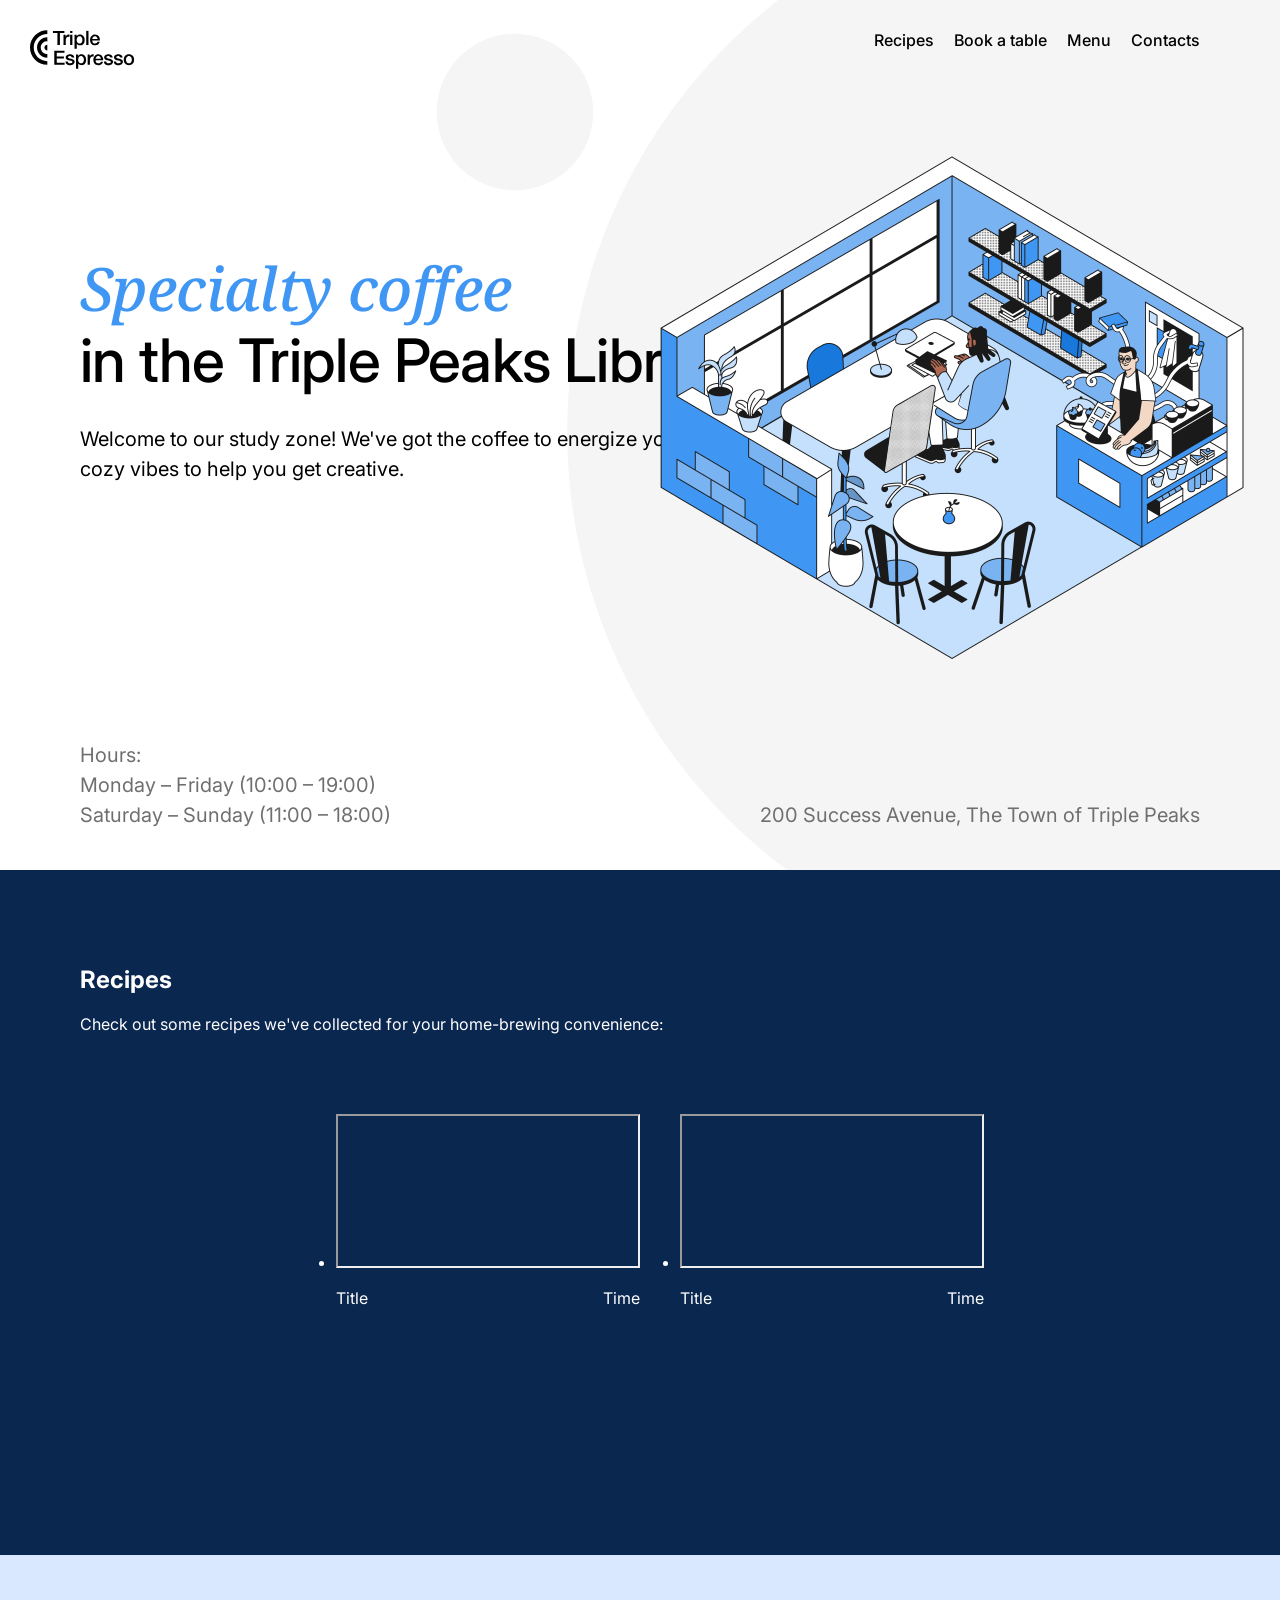
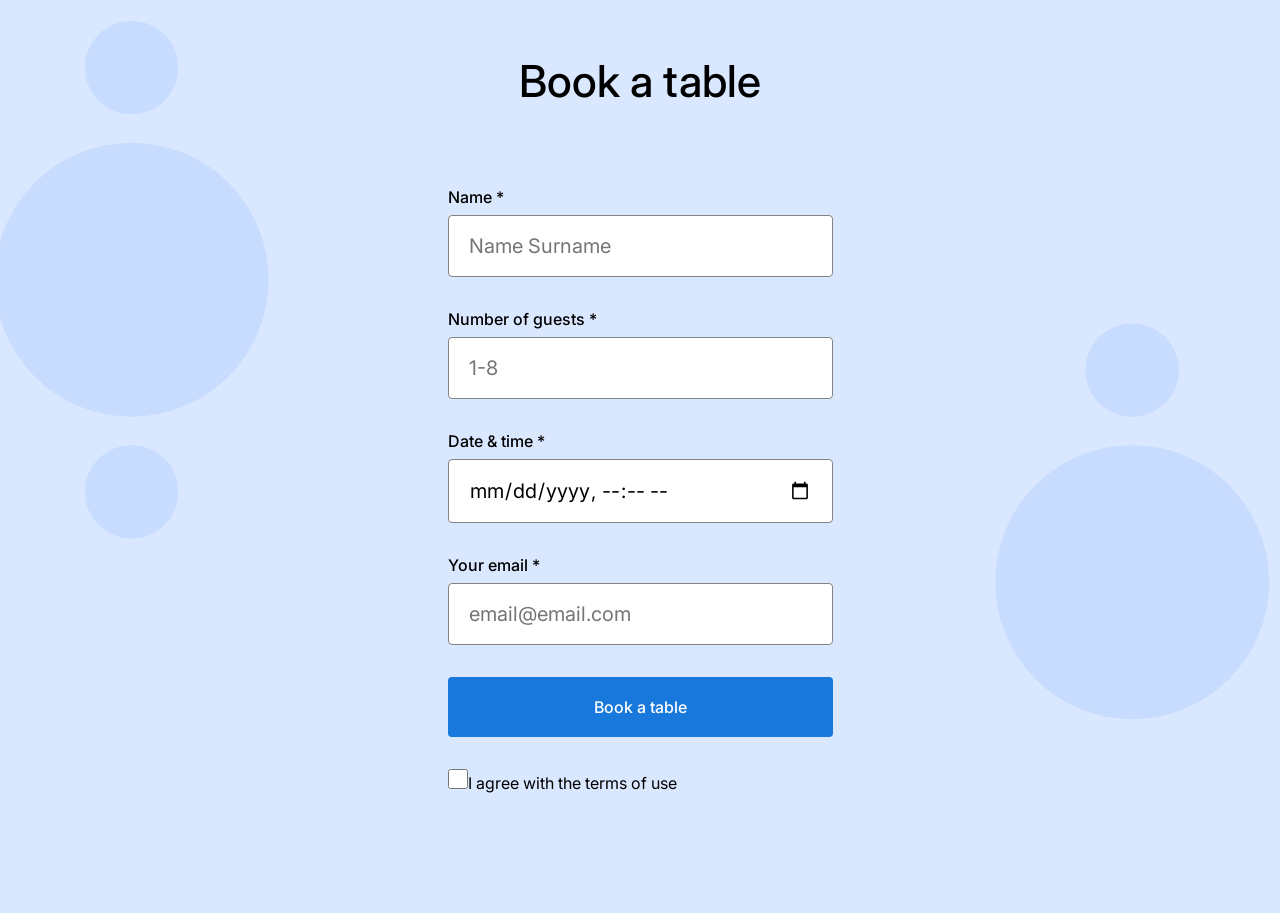
==== index.html @ c2a01cbd "Fix Files Again" ====
<!DOCTYPE html>
<html lang="en">
  <head>
    <meta charset="UTF-8" />
    <meta name="viewport" content="width=device-width, initial-scale=1.0" />
    <title>Coffee Shop</title>
    <meta name="author" content="Jamie Ray" />
    <meta name="keywords" content="HTML, CSS, JavaScript" />
    <meta name="description" content="Coffee Shop Website" />
    <link rel="stylesheet" href="./pages/index.css" />
    <link rel="stylesheet" href="./vendor/normalize.css" />
    <link rel="shortcut icon" href="favicon.ico" />
    <link rel="preconnect" href="https://fonts.googleapis.com" />
    <link rel="preconnect" href="https://fonts.gstatic.com" crossorigin />
    <link
      href="https://fonts.googleapis.com/css2?family=Inter:ital,opsz,wght@0,14..32,100..900;1,14..32,100..900&family=Noto+Serif:ital,wght@0,100..900;1,100..900&display=swap"
      rel="stylesheet"
    />
  </head>
  <body>
    <div class="page">
      <header class="header">
        <nav class="nav">
          <img
            src="./images/logo_coffeeshop_dark.svg"
            alt="Triple Peaks Coffee Shop Logo"
            class="nav__logo"
          />
          <ul class="nav__links">
            <li>
              <a href="#recipes" class="nav__link">Recipes</a>
            </li>
            <li>
              <a href="#book-a-table" class="nav__link">Book a table</a>
            </li>
            <li>
              <a href="#menu" class="nav__link">Menu</a>
            </li>
            <li>
              <a href="#contacts" class="nav__link">Contacts</a>
            </li>
          </ul>
        </nav>
        <h1 class="header__title">
          <span class="header__span-accent">Specialty coffee</span>in the Triple
          Peaks Library
        </h1>
        <p class="header__description">
          Welcome to our study zone! We've got the coffee to energize you and
          the cozy vibes to help you get creative.
        </p>
        <img
          src="./images/inside_coffee_shop.png"
          alt="Illustration of a coffee shop"
          class="header__image"
        />
        <div class="header__footer">
          <div>
            <p class="header__paragraph">Hours:</p>
            <p class="header__paragraph">Monday – Friday (10:00 – 19:00)</p>
            <p class="header__paragraph">Saturday – Sunday (11:00 – 18:00)</p>
          </div>
          <p class="header__paragraph">
            200 Success Avenue, The Town of Triple Peaks
          </p>
        </div>
      </header>
      <main class="content">
        <section id="recipes" class="recipes">
          <h2 class="recipes__title">Recipes</h2>
          <p class="recipes__subtitle">
            Check out some recipes we've collected for your home-brewing
            convenience:
          </p>
          <ul class="recipes__videos">
            <li>
              <iframe
                class="recipes__iframe"
                src="https://www.youtube.com/embed/j6VlT_jUVPc?si=kaAk1O-I2s06e2-5"
                title="YouTube video player"
                allow="accelerometer; autoplay; clipboard-write; encrypted-media; gyroscope; picture-in-picture; web-share"
                referrerpolicy="strict-origin-when-cross-origin"
                allowfullscreen
              ></iframe>
              <p class="recipes__video-caption">
                <span>Title</span><span> Time</span>
              </p>
            </li>
            <li>
              <iframe
                class="recipes__iframe"
                src="https://www.youtube.com/embed/st571DYYTR8?si=Z0fQ4k9PC42APLPl"
                title="YouTube video player"
                allow="accelerometer; autoplay; clipboard-write; encrypted-media; gyroscope; picture-in-picture; web-share"
                referrerpolicy="strict-origin-when-cross-origin"
                allowfullscreen
              ></iframe>
              <p class="recipes__video-caption">
                <span>Title</span><span> Time</span>
              </p>
            </li>
          </ul>
        </section>
        <!--2:37Setup Class, 4:09 BEM video-->
        <section id="book-a-table" class="reservation">
          <h2 class="reservation__title">Book a table</h2>
          <form class="reservation__form form">
            <!--5:11 Create 4 labels and Inputs- 5:42 fieldset wraps labels and inputs-->
            <fieldset class="form__fieldset">
              <label for="name_input" class="form__label">
                <!-- 8:24 add required using Alt + Click end of input-->
                Name *
                <!--placeholder 9:34-->
                <input
                  id="name_input"
                  type="text"
                  class="form__input"
                  placeholder="Name Surname"
                /><!--13:47 do the for and ids-->
              </label>
              <label for="number_of_guest" class="form__label">
                Number of guests *
                <input
                  id="number_of_guest"
                  type="number"
                  class="form__input"
                  min="1"
                  max="8"
                  placeholder="1-8"
                  required
                /><!--min and max 10:20-->
              </label>
              <label for="date-and_time" class="form__label">
                Date & time *
                <input
                  id="date-and_time"
                  type="datetime-local"
                  class="form__input"
                  required
                />
              </label>
              <label for="email" class="form__label">
                Your email *
                <input
                  id="email"
                  type="email"
                  class="form__input"
                  placeholder="email@email.com"
                  required
              /></label>
            </fieldset>
            <!-- -->
            <!--5:52 Create a button-->
            <button class="form__button">Book a table</button>

            <label for="checkbox" class="form__label" type="checkbox">
              
            </label>
              <input
                id="checkbox"
                type="checkbox"
                class="form__checkbox"
                required
              />I agree with the terms of use </label
            ><!--checkbox 11:40-->
          </form>
        </section>
        <section id="menu" class="menu"></section>
        <section id="about" class="about"></section>
      </main>
      <footer id="contacts" class="footer"></footer>
    </div>
  </body>
</html>
---- pages/index.css ----
.page {
  min-width: 1100px;
  max-width: 1600px;
  margin: 0 auto; /*center the page */
  font-family: Inter, Arial, sans-serif;
  font-size: 16px;
  line-height: 20px;
}

.header {
  padding: 30px 80px 40px;
  background: center / cover no-repeat #fff url(../images/background_header.svg); /* End of video 2*/
  position: relative;
  height: 800px; /*22:09 video*/
  display: flex; /*To use margin-top: auto 23:08 breaks till direction*/
  flex-direction: column; /*23:08 video*/
}

.header__title {
  margin: 183px 0 0; /*20:40 of video*/
  max-width: 729px; /*1:45 of video*/
  font-weight: 500;
  font-size: 60px;
  line-height: 72px;
  letter-spacing: -0.6px;
}

.header__span-accent {
  display: block;
  font-family: "Noto Serif", "Times New Roman", serif;
  font-style: italic;
  color: #3f96f3;
}

.header__description {
  margin: 28px 0 0;
  max-width: 683px; /*1:53 of video*/
  font-style: normal;
  font-weight: normal;
  font-size: 20px;
  line-height: 30px;
}

.header__image {
  position: absolute;
  top: 124px;
  right: 5px;
  width: 646px;
  height: 568px;
}

.header__footer {
  margin-top: auto; /*22:09 video parent has be display flex*/
  display: flex;
  justify-content: space-between; /*26:08 Video*/
  align-items: flex-end; /*27:24 Video*/
  font-weight: 500;
  font-size: 16px;
  line-height: 20px;
  color: #6f6f6f;
}

.header__paragraph {
  margin: 0; /*26:15 of video*/
  font-style: normal;
  font-weight: normal;
  font-size: 20px;
  line-height: 30px;
}

.nav {
  display: flex;
  justify-content: space-between;
}

.nav__logo {
  width: 105px;
  height: 39px;
  position: relative;
  left: -50px;
}

.nav__links {
  display: flex;
  gap: 20px;
  list-style-type: none;
  padding: 0;
  margin: 0;
}

.nav__link {
  color: #000;
  text-decoration: none;
  font-weight: 500;
}

.recipes {
  color: #fff;
  background-color: #0a2750; /*video #4 8:31*/
  padding: 100px 80px 215px; /*video #4 10:16*/
}

.recipes__title {
  margin: 0 0 24px;
}

.recipes__subtitle {
  margin: 0 0 80px;
}

.recipes__videos {
  display: flex;
  justify-content: center;
  gap: 40px;
}

.recipes__video-caption {
  display: flex;
  justify-content: space-between;
}

.reservation {
  /*video #5 1:37*/
  padding: 100px 0 120px;
  background-color: #d9e7ff;
  background: center / cover repeat #d9e7ff
    url(../images/background_reservation.svg);
  position: relative;
}

.reservation__title {
  margin: 0 0 80px;
  text-align: center;
  font-family: Inter, Arial, sans-serif;
  font-style: normal;
  font-weight: 500;
  font-size: 44px;
  line-height: 52px;
}

.reservation__form {
  margin: 0 auto;
  background-color: #d9e7ff;
}

.form {
  max-width: 385px;
  background-color: #d9e7ff;
}

.form__label {
  font-family: Inter;
  font-style: normal, Arial, sans-serif;
  font-weight: 500;
  font-size: 16px;
  line-height: 20px;
}

.form__input {
  display: block;
  width: 100%;
  box-sizing: border-box;
  padding: 15px 20px; /*9:21 video*/
  margin: 8px 0 32px; /*10:34 video*/
  border: 1px solid #838383; /*11:29 video*/
  border-radius: 4px; /*13:32 video*/
  font-family: Inter, Arial, sans-serif;
  font-style: normal;
  font-weight: normal;
  font-size: 20px;
  line-height: 30px;
}

.form__fieldset {
  margin: 0;
  padding: 0;
  border: none;
}

.form__button {
  width: 100%;
  border: none;
  padding: 20px 0;
  background-color: #1878dc; /*12:42 video*/
  color: #fff; /*12:42 video*/
  border-radius: 4px; /*12:55 video*/
  margin-bottom: 32px /*14:29 video*/;
  font-family: Inter, Arial, sans-serif;
  font-style: normal;
  font-weight: 500;
  font-size: 16px;
  line-height: 20px;
  box-shadow: inset 0 0 0 0 #1853dc;
  transition: ease-out 0.3;
}

form__button:hover {
  box-shadow: inset 100% 0 0 4px #1853dc;
}

.form__checkbox {
  border-radius: 2px; /*17:00 video*/
  width: 20px; /*18:00 video*/
  height: 20px; /*18:00 video*/
  background-color: #1878dc;
}

.form__label_type_checkbox {
  display: flex; /*17:30 video*/
  gap: 12px; /*19:30 video*/
  justify-content: center; /*19:30 video*/
  margin-bottom: 88px; /*19:30 video*/
  font-family: Inter, Arial, sans-serif;
  font-style: normal;
  font-weight: 500;
  font-size: 16px;
  line-height: 20px;
}
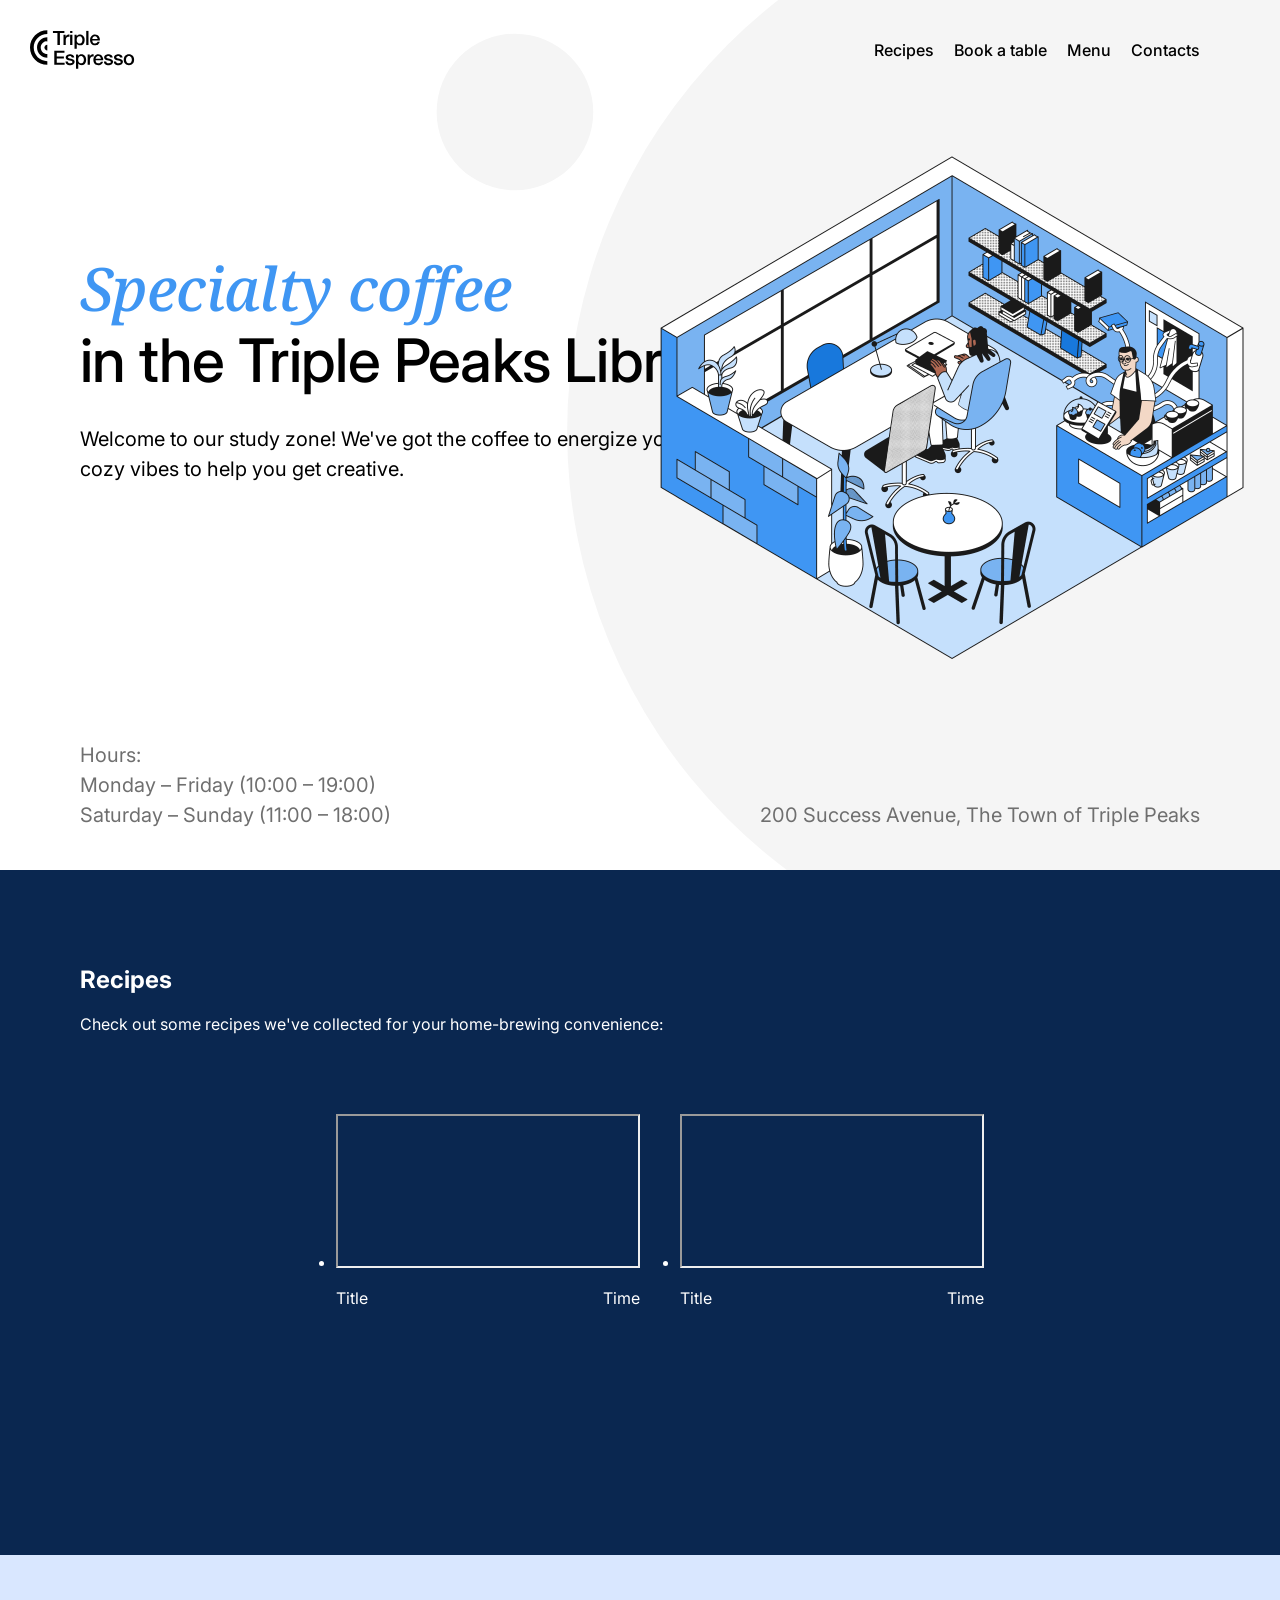
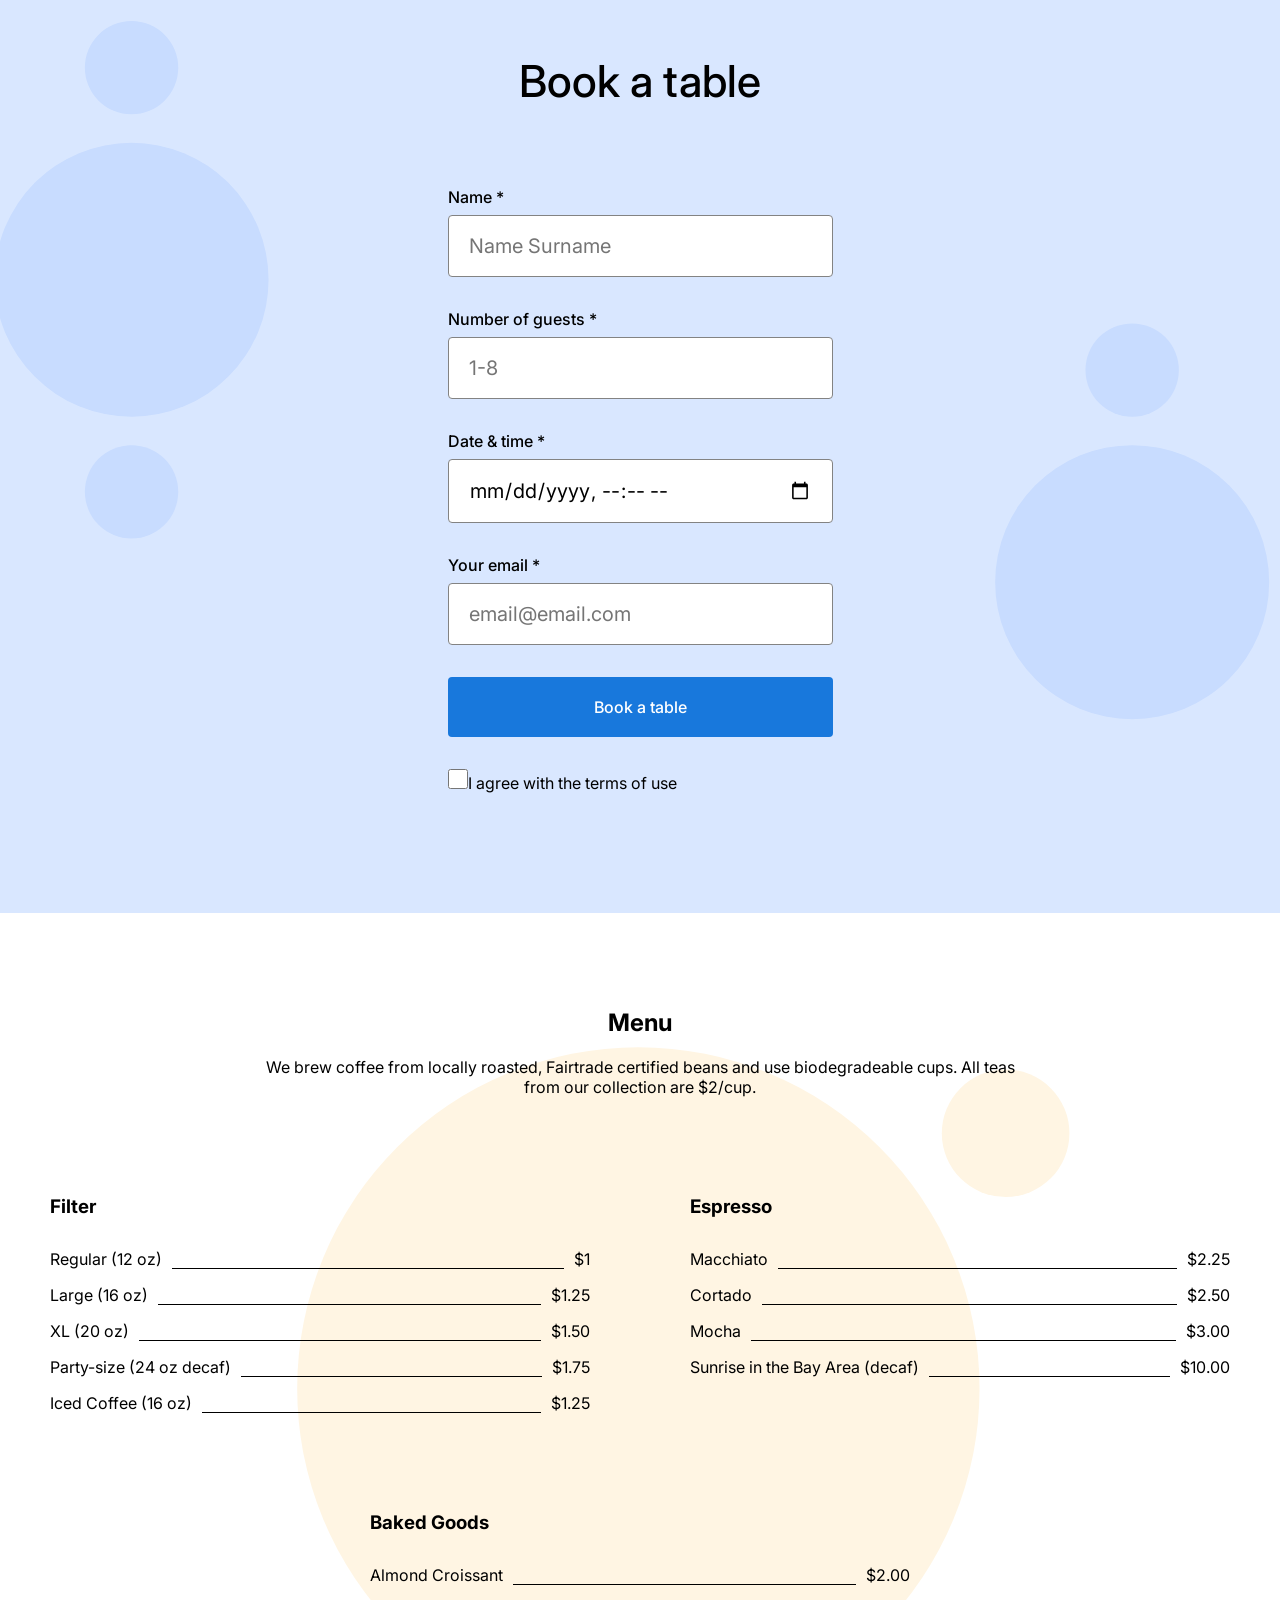
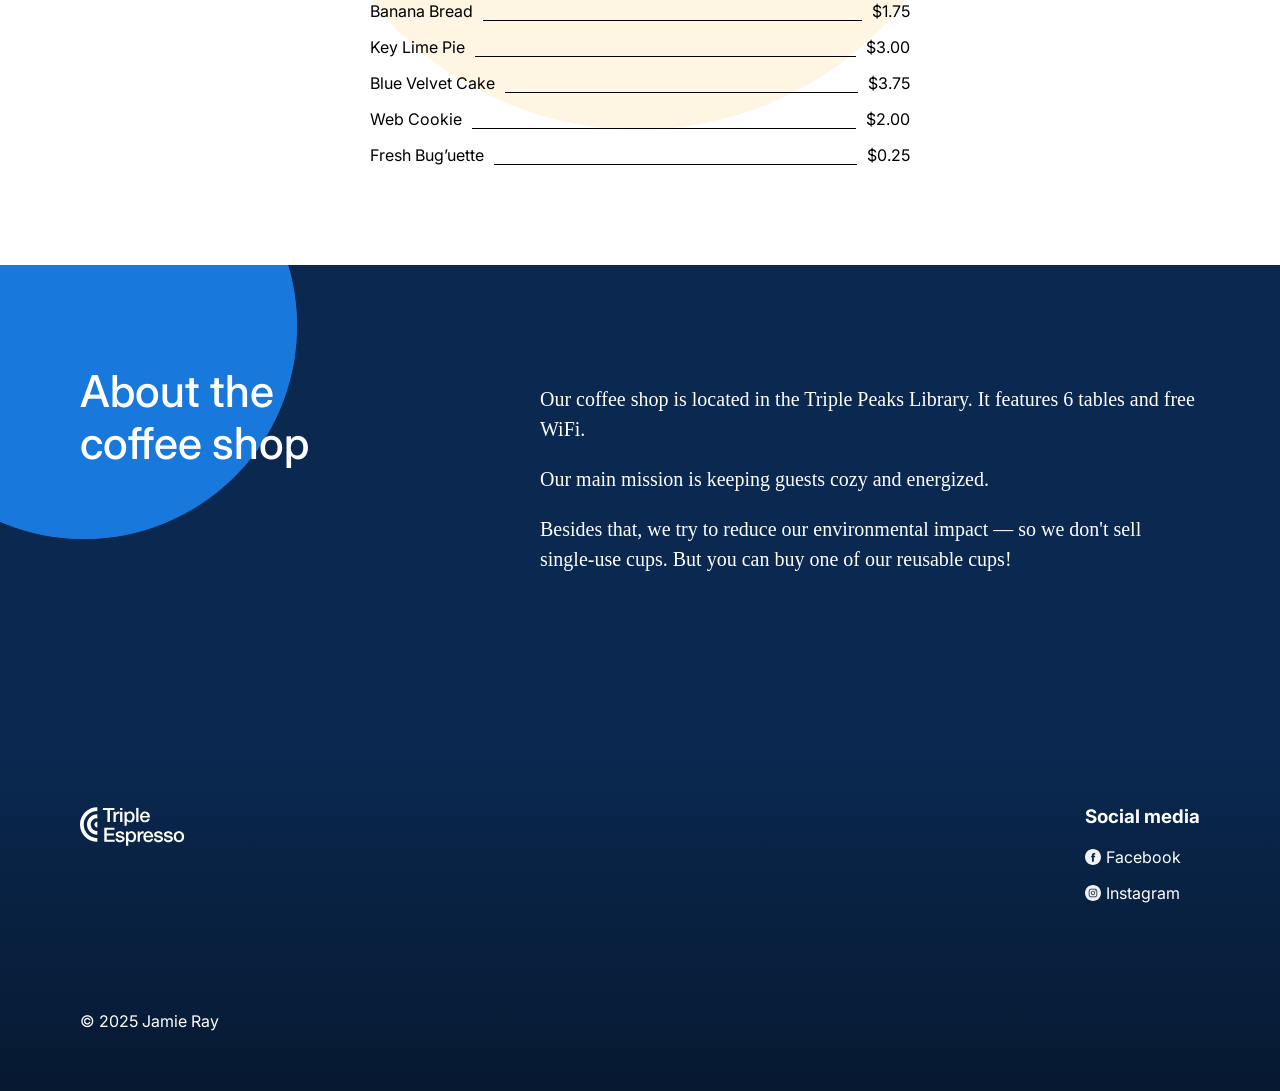
==== commit ffdafc3f: "Finishing Project Areas v1" ====
--- a/index.html
+++ b/index.html
@@ -8,7 +8,6 @@
     <meta name="keywords" content="HTML, CSS, JavaScript" />
     <meta name="description" content="Coffee Shop Website" />
     <link rel="stylesheet" href="./pages/index.css" />
-    <link rel="stylesheet" href="./vendor/normalize.css" />
     <link rel="shortcut icon" href="favicon.ico" />
     <link rel="preconnect" href="https://fonts.googleapis.com" />
     <link rel="preconnect" href="https://fonts.gstatic.com" crossorigin />
@@ -153,22 +152,151 @@
             <!--5:52 Create a button-->
             <button class="form__button">Book a table</button>
 
-            <label for="checkbox" class="form__label" type="checkbox">
-              
-            </label>
-              <input
-                id="checkbox"
-                type="checkbox"
-                class="form__checkbox"
-                required
-              />I agree with the terms of use </label
-            ><!--checkbox 11:40-->
+            <label for="checkbox" class="form__label"> </label>
+            <input
+              id="checkbox"
+              type="checkbox"
+              class="form__checkbox"
+              required
+            />I agree with the terms of use
+            <!--checkbox 11:40-->
           </form>
         </section>
-        <section id="menu" class="menu"></section>
-        <section id="about" class="about"></section>
+        <section id="menu" class="menu">
+          <h2 class="menu__title">Menu</h2>
+          <p class="menu__subtitle">
+            We brew coffee from locally roasted, Fairtrade certified beans and
+            use biodegradeable cups. All teas from our collection are $2/cup.
+          </p>
+          <ul class="menu__cards">
+            <li class="card">
+              <h3 class="card__title">Filter</h3>
+              <ul class="card__list">
+                <li class="card__list-item">
+                  Regular (12 oz)<span class="card__list-divider"></span>
+                  $1
+                </li>
+                <li class="card__list-item">
+                  Large (16 oz)<span class="card__list-divider"></span> $1.25
+                </li>
+                <li class="card__list-item">
+                  XL (20 oz)<span class="card__list-divider"></span> $1.50
+                </li>
+                <li class="card__list-item">
+                  Party-size (24 oz decaf)<span
+                    class="card__list-divider"
+                  ></span>
+                  $1.75
+                </li>
+                <li class="card__list-item">
+                  Iced Coffee (16 oz)<span class="card__list-divider"></span>
+                  $1.25
+                </li>
+              </ul>
+            </li>
+            <li class="card">
+              <h3 class="card__title">Espresso</h3>
+              <ul class="card__list">
+                <li class="card__list-item">
+                  Macchiato<span class="card__list-divider"></span> $2.25
+                </li>
+                <li class="card__list-item">
+                  Cortado<span class="card__list-divider"></span> $2.50
+                </li>
+                <li class="card__list-item">
+                  Mocha<span class="card__list-divider"></span> $3.00
+                </li>
+                <li class="card__list-item">
+                  Sunrise in the Bay Area (decaf)<span
+                    class="card__list-divider"
+                  ></span>
+                  $10.00
+                </li>
+              </ul>
+            </li>
+            <li class="card">
+              <h3 class="card__title">Baked Goods</h3>
+              <ul class="card__list">
+                <li class="card__list-item">
+                  Almond Croissant<span class="card__list-divider"></span> $2.00
+                </li>
+                <li class="card__list-item">
+                  Banana Bread <span class="card__list-divider"></span> $1.75
+                </li>
+                <li class="card__list-item">
+                  Key Lime Pie<span class="card__list-divider"></span> $3.00
+                </li>
+                <li class="card__list-item">
+                  Blue Velvet Cake<span class="card__list-divider"></span>
+                  $3.75
+                </li>
+                <li class="card__list-item">
+                  Web Cookie<span class="card__list-divider"></span>
+                  $2.00
+                </li>
+                <li class="card__list-item">
+                  Fresh Bug’uette<span class="card__list-divider"></span>
+                  $0.25
+                </li>
+              </ul>
+            </li>
+          </ul>
+        </section>
+        <section id="about" class="about">
+          <h2 class="about__title">About the coffee shop</h2>
+          <div class="about__content">
+            <p class="about__paragraph">
+              Our coffee shop is located in the Triple Peaks Library. It
+              features 6 tables and free WiFi.
+            </p>
+            <p class="about__paragraph">
+              Our main mission is keeping guests cozy and energized.
+            </p>
+            <p class="about__paragraph">
+              Besides that, we try to reduce our environmental impact — so we
+              don't sell single-use cups. But you can buy one of our reusable
+              cups!
+            </p>
+          </div>
+          <div class="about__circle"></div>
+          <div class="about__circle about__circle_animation_blurred"></div>
+        </section>
       </main>
-      <footer id="contacts" class="footer"></footer>
+      <footer id="contacts" class="footer">
+        <div class="footer__content">
+          <img
+            src="../se_project_coffeeshop-main/images/logo_coffeeshop_light.svg"
+            alt="Triple Espresso Logo"
+            class="footer__logo"
+          />
+          <div class="footer__column">
+            <h3 class="footer__column-heading">Social media</h3>
+            <ul class="footer__list">
+              <li class="footer__list-item">
+                <a href="#" class="footer__social-link"
+                  ><img
+                    src="../se_project_coffeeshop-main/images/facebook_white.svg"
+                    alt="Facebook Icon"
+                    class="footer__social-link"
+                  />
+                  Facebook</a
+                >
+              </li>
+              <li class="footer__list-item">
+                <a href="#" class="footer__social-link">
+                  <img
+                    src="../se_project_coffeeshop-main/images/instagram_white.svg"
+                    alt="Instagram Icon"
+                    class="footer__social-link"
+                  />
+                  Instagram</a
+                >
+              </li>
+            </ul>
+          </div>
+        </div>
+        <p class="footer__copyright">&copy; 2025 Jamie Ray</p>
+      </footer>
     </div>
   </body>
 </html>
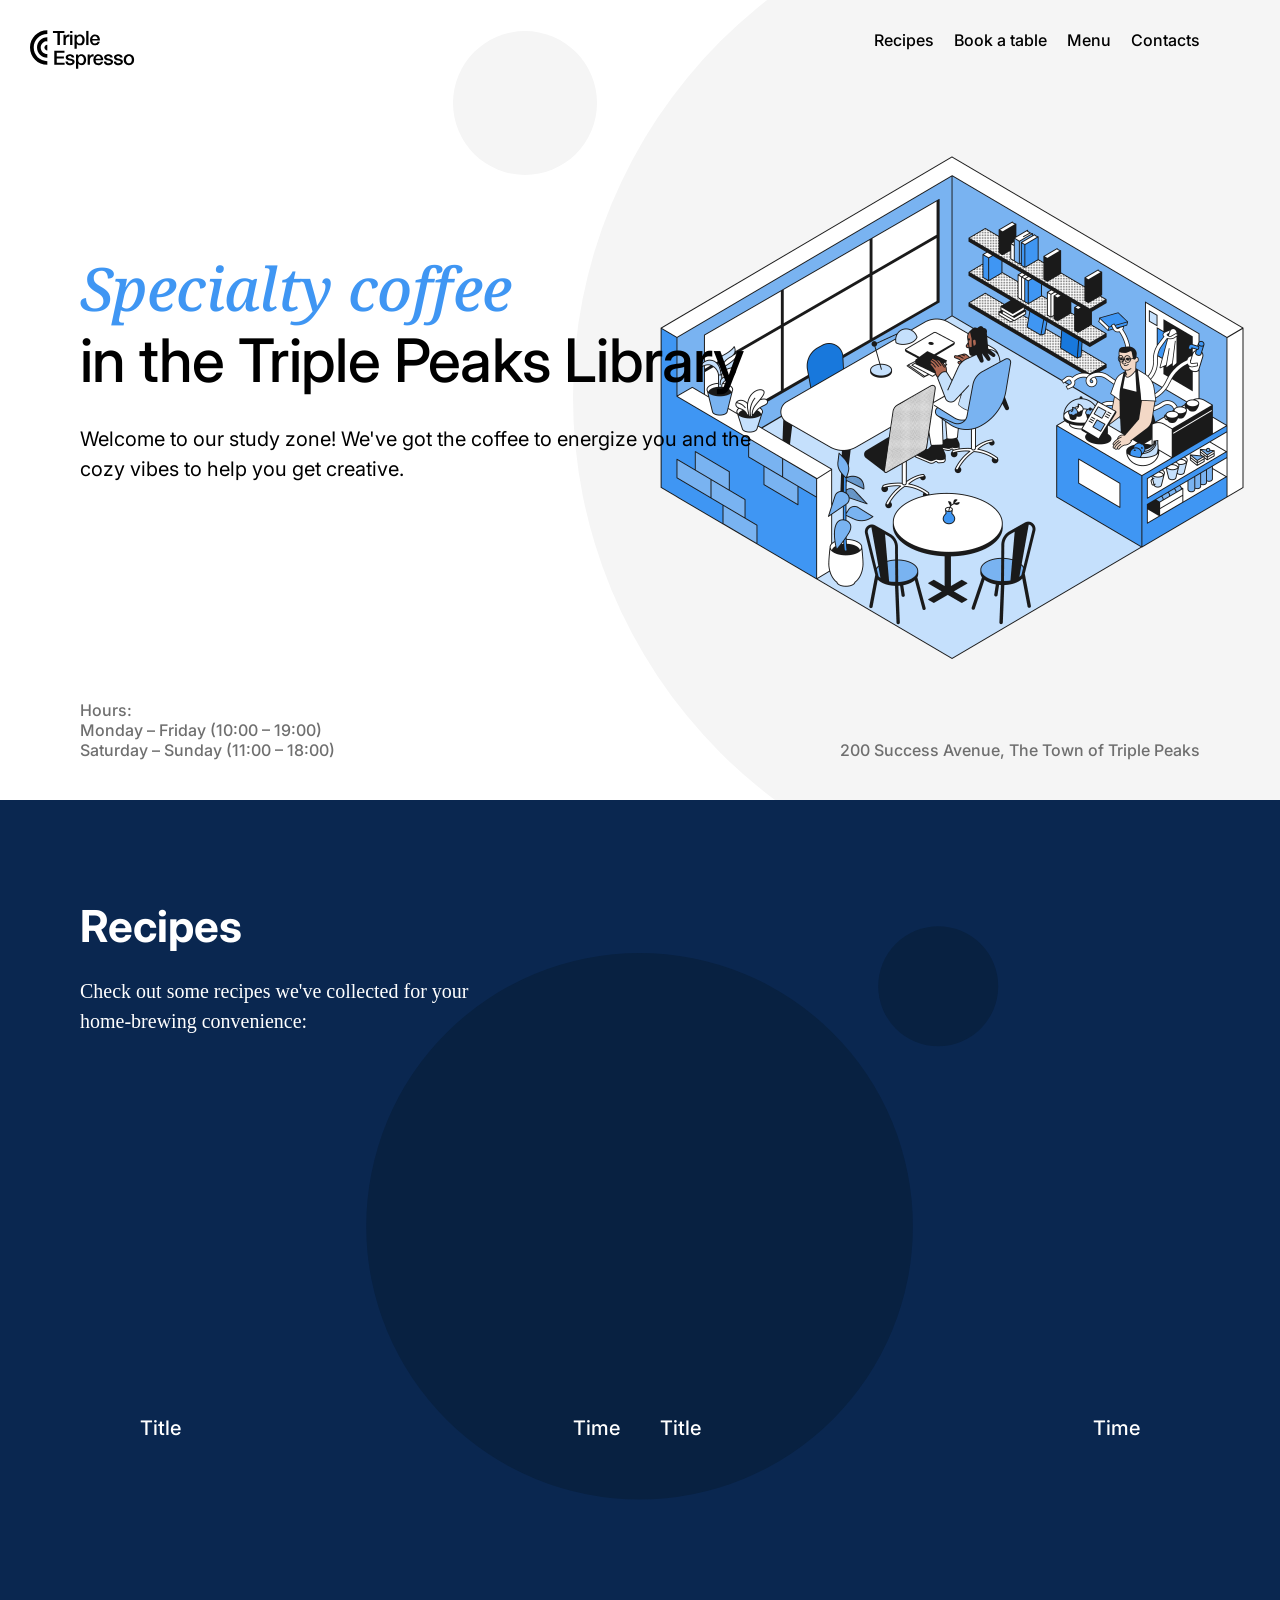
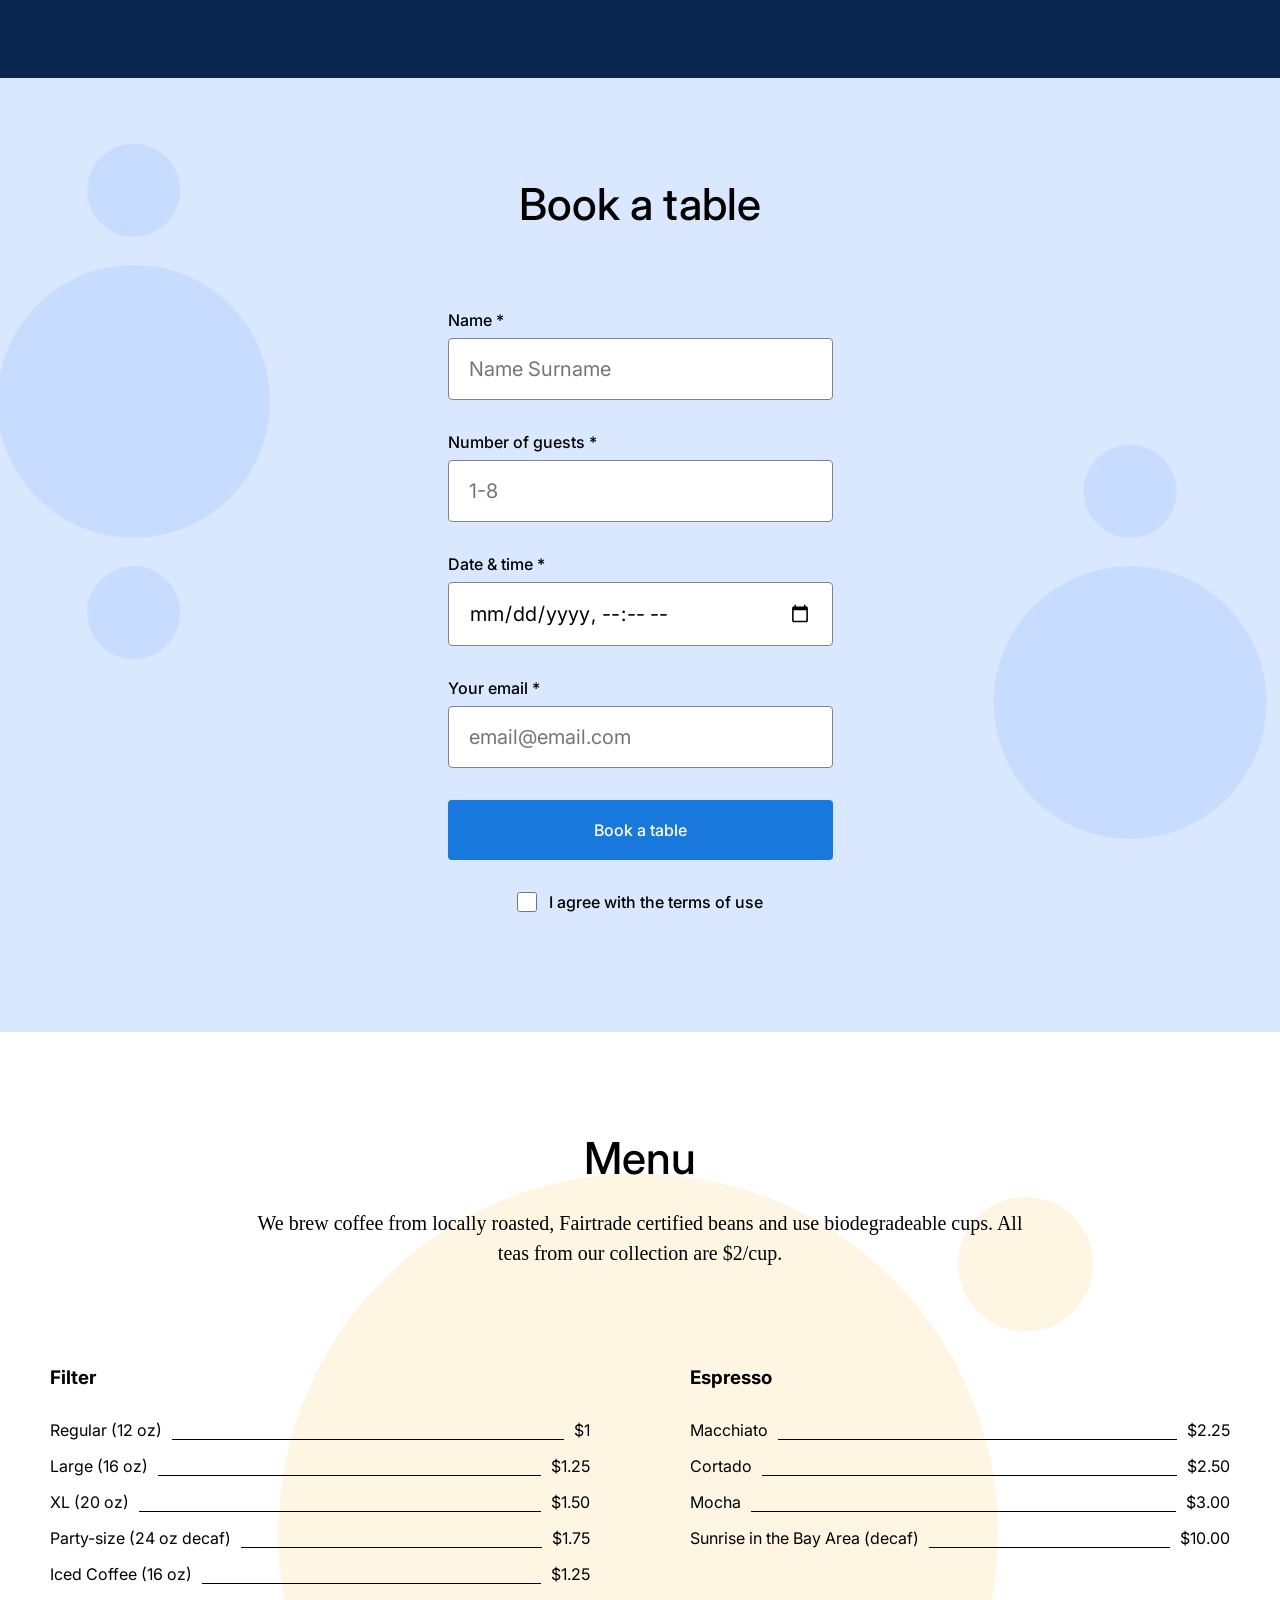
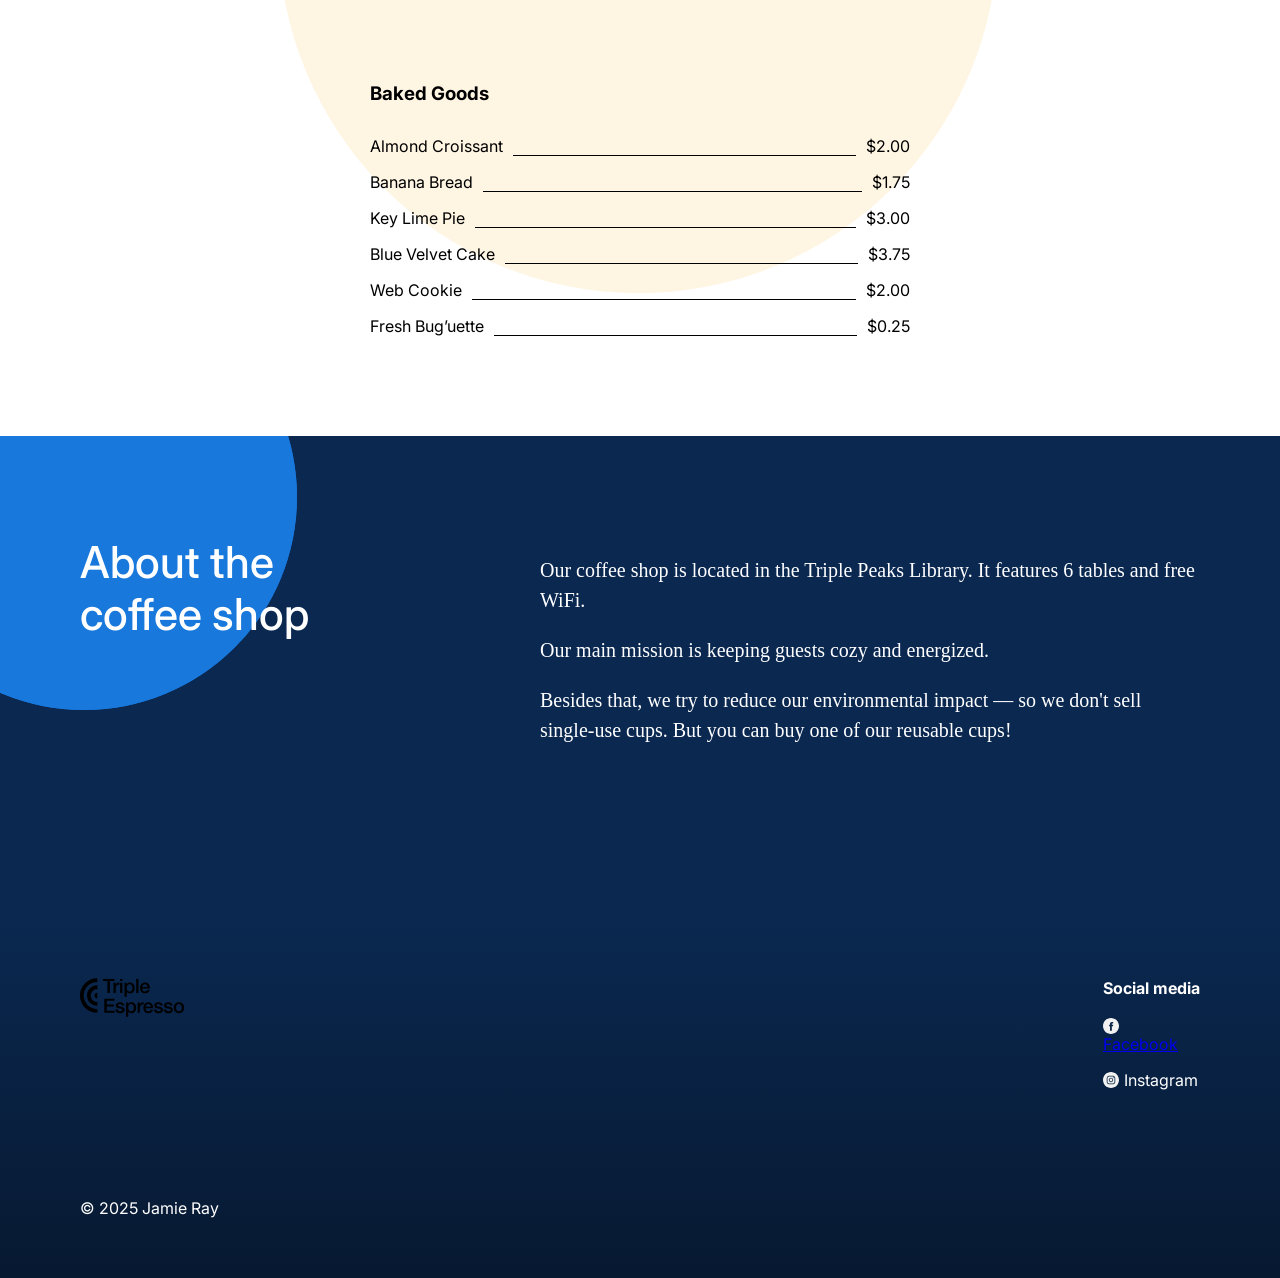
==== commit af1a8d2c: "Project Updates" ====
--- a/index.html
+++ b/index.html
@@ -115,6 +115,7 @@
                   type="text"
                   class="form__input"
                   placeholder="Name Surname"
+                  required
                 /><!--13:47 do the for and ids-->
               </label>
               <label for="number_of_guest" class="form__label">
@@ -152,13 +153,14 @@
             <!--5:52 Create a button-->
             <button class="form__button">Book a table</button>
 
-            <label for="checkbox" class="form__label"> </label>
-            <input
-              id="checkbox"
-              type="checkbox"
-              class="form__checkbox"
-              required
-            />I agree with the terms of use
+            <label for="checkbox" class="form__label form__label_type_checkbox">
+              <input
+                id="checkbox"
+                type="checkbox"
+                class="form__checkbox"
+                required
+              />I agree with the terms of use
+            </label>
             <!--checkbox 11:40-->
           </form>
         </section>
@@ -265,7 +267,7 @@
       <footer id="contacts" class="footer">
         <div class="footer__content">
           <img
-            src="../se_project_coffeeshop-main/images/logo_coffeeshop_light.svg"
+            src="../images/logo_coffeeshop_dark.svg"
             alt="Triple Espresso Logo"
             class="footer__logo"
           />
@@ -273,9 +275,9 @@
             <h3 class="footer__column-heading">Social media</h3>
             <ul class="footer__list">
               <li class="footer__list-item">
-                <a href="#" class="footer__social-link"
+                <a href="#" class="footer__social-icon"
                   ><img
-                    src="../se_project_coffeeshop-main/images/facebook_white.svg"
+                    src="../images/facebook_white.svg"
                     alt="Facebook Icon"
                     class="footer__social-link"
                   />
@@ -285,7 +287,7 @@
               <li class="footer__list-item">
                 <a href="#" class="footer__social-link">
                   <img
-                    src="../se_project_coffeeshop-main/images/instagram_white.svg"
+                    src="../images/instagram_white.svg"
                     alt="Instagram Icon"
                     class="footer__social-link"
                   />
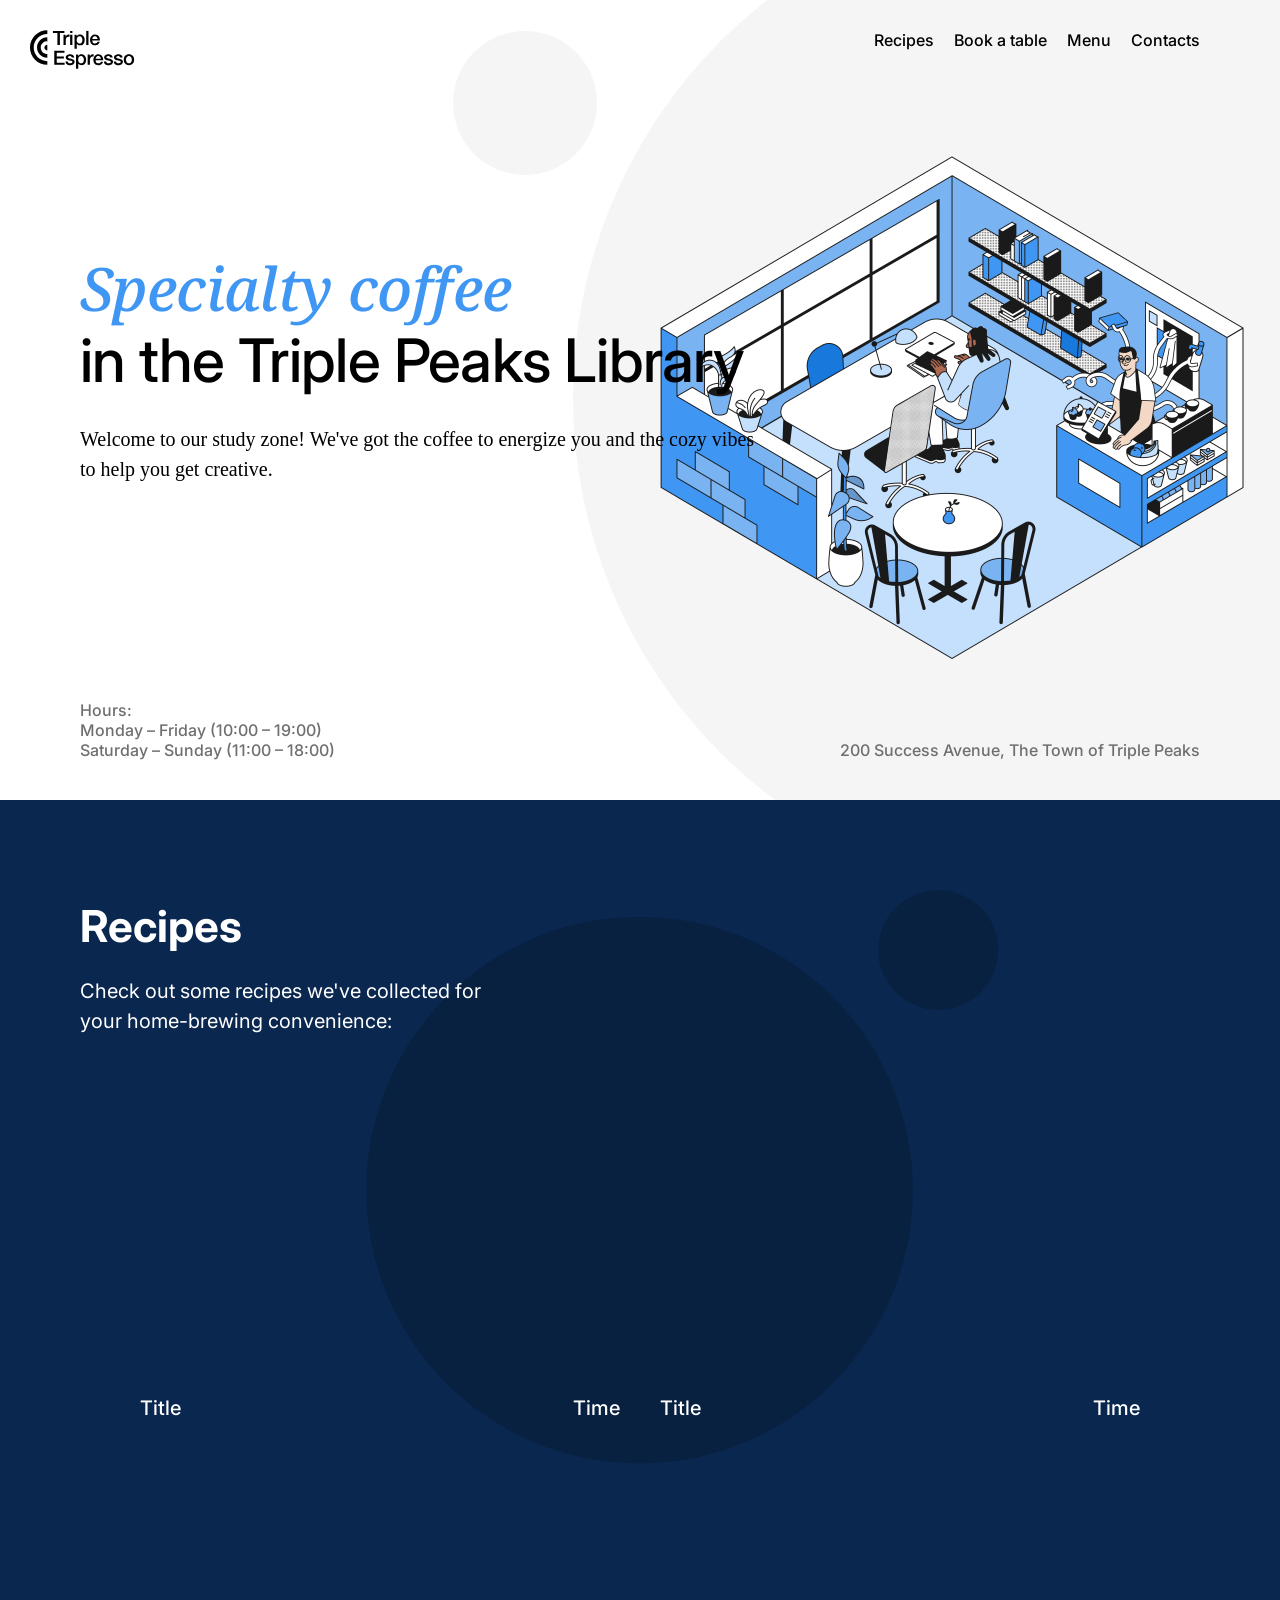
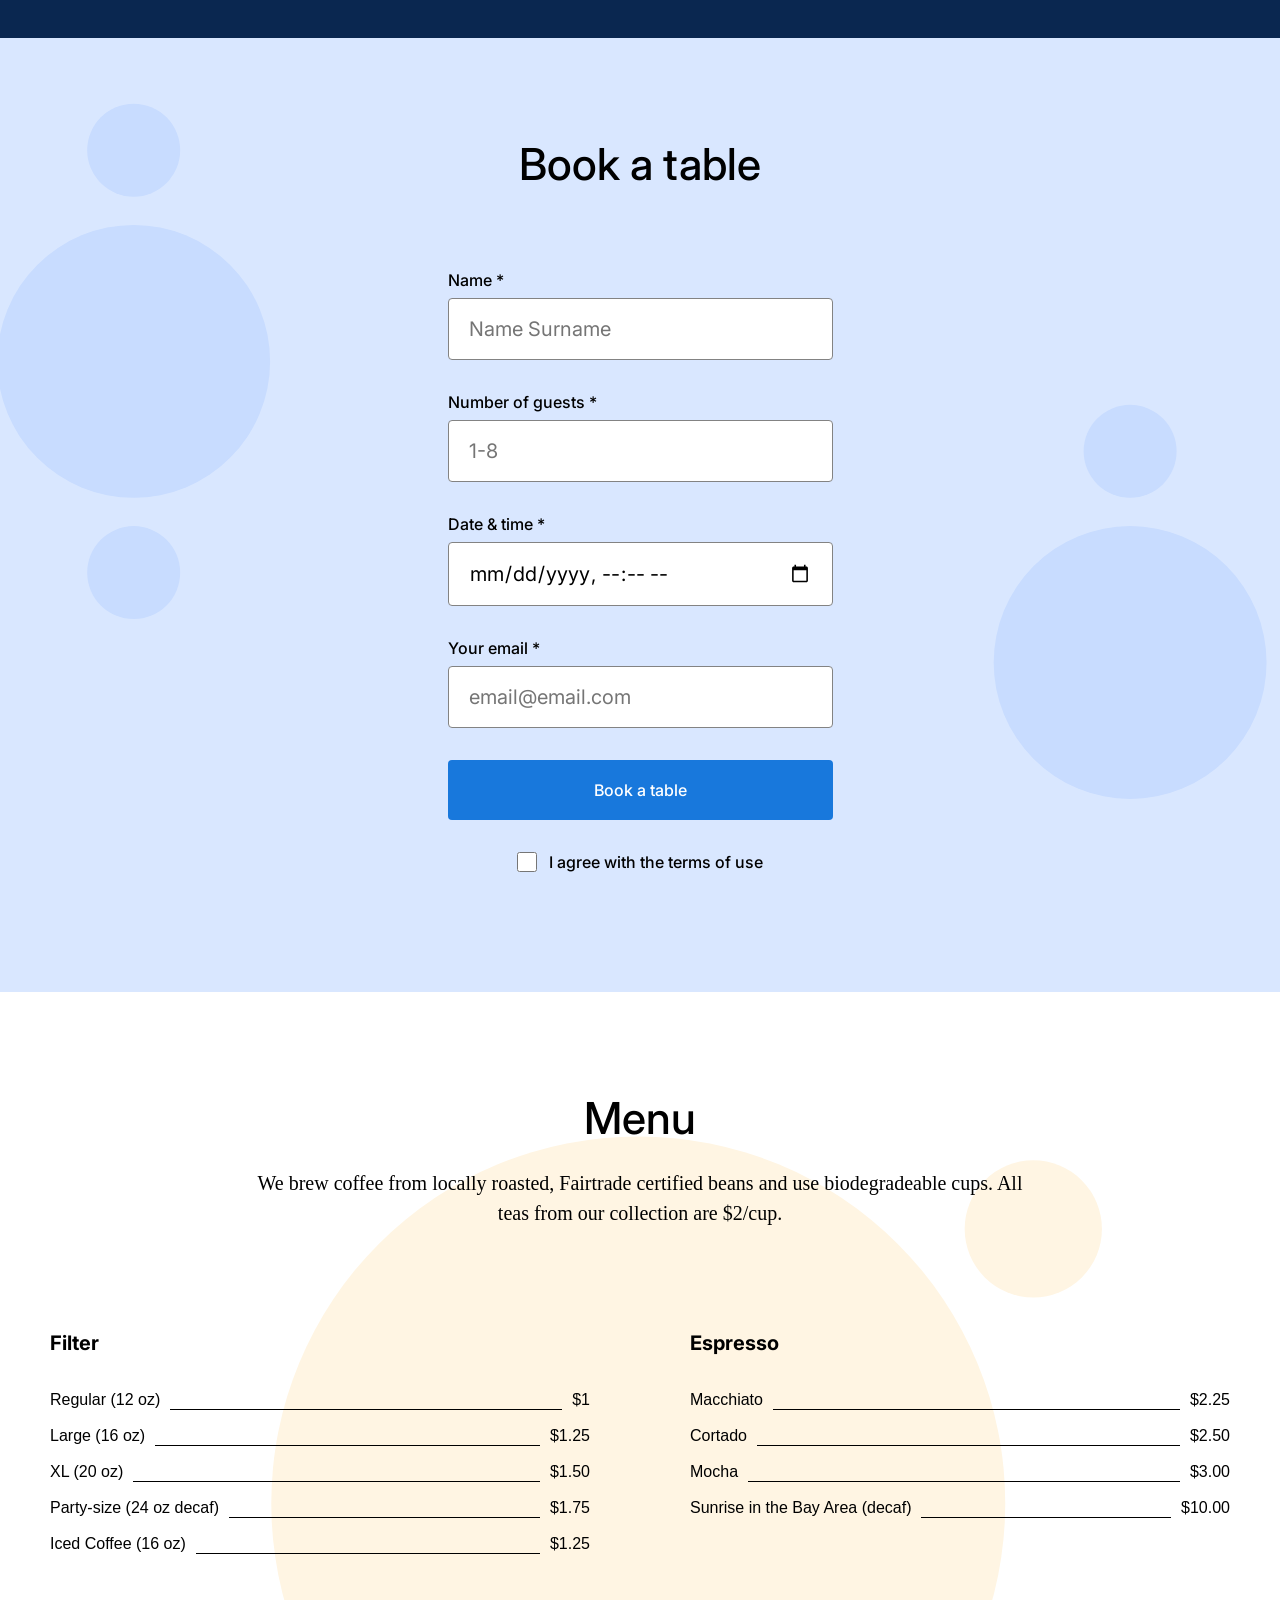
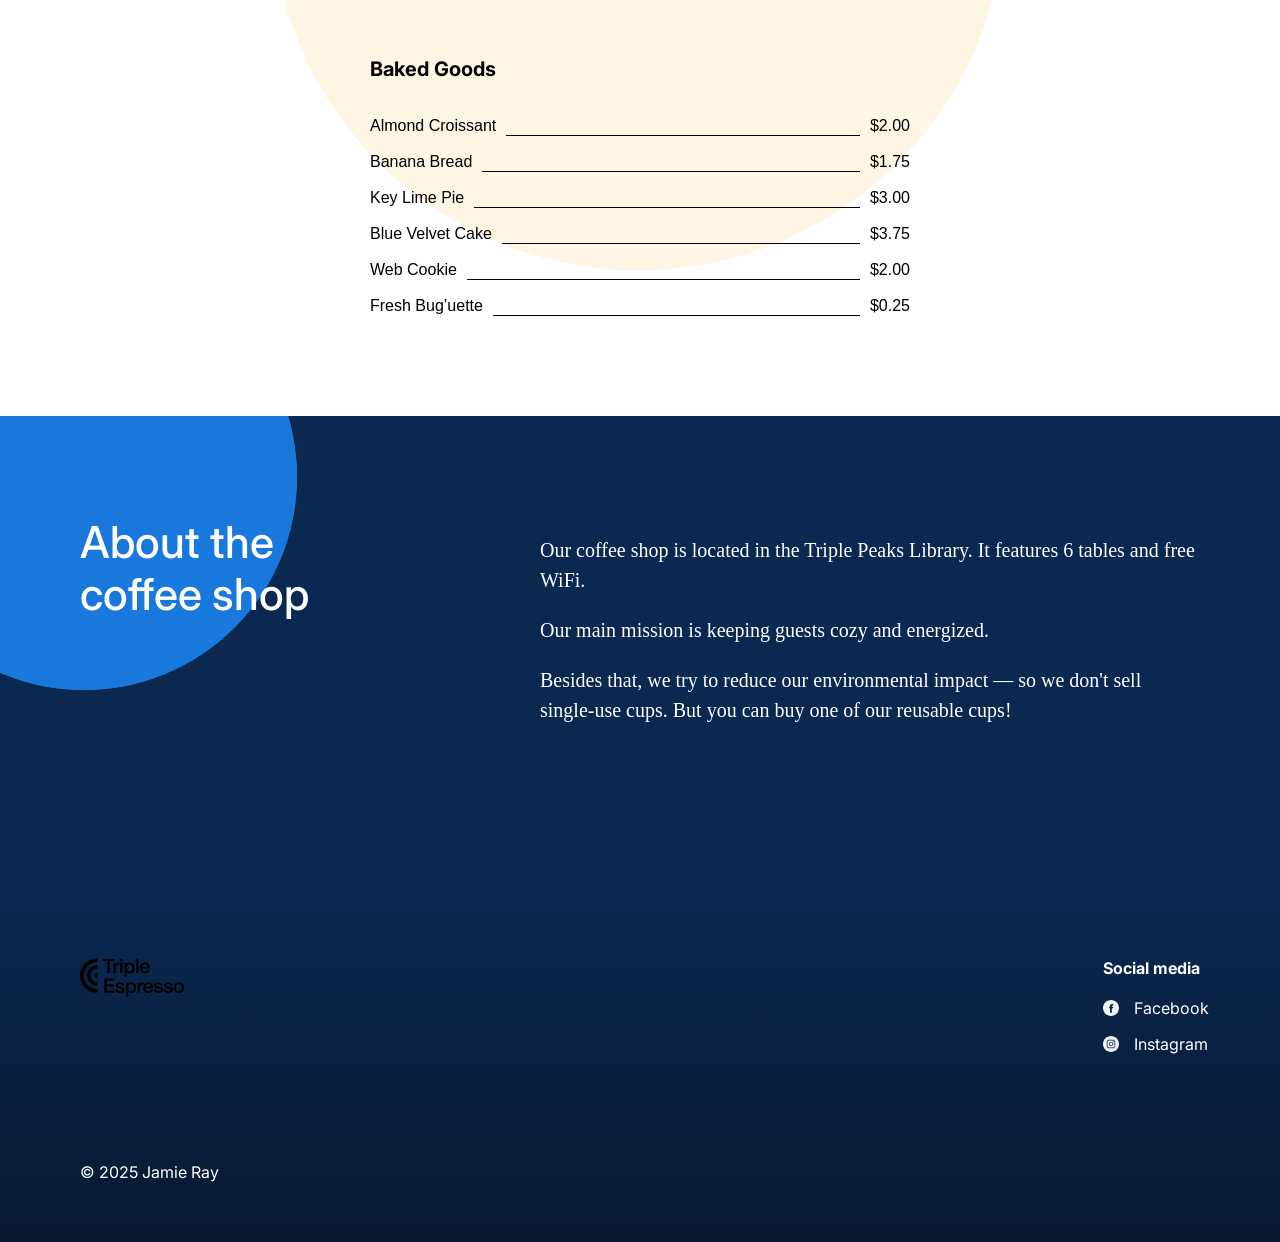
==== commit 389c2a7f: "Fix Files 05_06" ====
--- a/index.html
+++ b/index.html
@@ -267,7 +267,7 @@
       <footer id="contacts" class="footer">
         <div class="footer__content">
           <img
-            src="../images/logo_coffeeshop_dark.svg"
+            src="./images/logo_coffeeshop_dark.svg"
             alt="Triple Espresso Logo"
             class="footer__logo"
           />
@@ -275,11 +275,11 @@
             <h3 class="footer__column-heading">Social media</h3>
             <ul class="footer__list">
               <li class="footer__list-item">
-                <a href="#" class="footer__social-icon"
-                  ><img
-                    src="../images/facebook_white.svg"
+                <a href="#" class="footer__social-link">
+                  <img
+                    src="./images/facebook_white.svg"
                     alt="Facebook Icon"
-                    class="footer__social-link"
+                    class="footer__social-icon"
                   />
                   Facebook</a
                 >
@@ -287,9 +287,9 @@
               <li class="footer__list-item">
                 <a href="#" class="footer__social-link">
                   <img
-                    src="../images/instagram_white.svg"
+                    src="./images/instagram_white.svg"
                     alt="Instagram Icon"
-                    class="footer__social-link"
+                    class="footer__social-icon"
                   />
                   Instagram</a
                 >
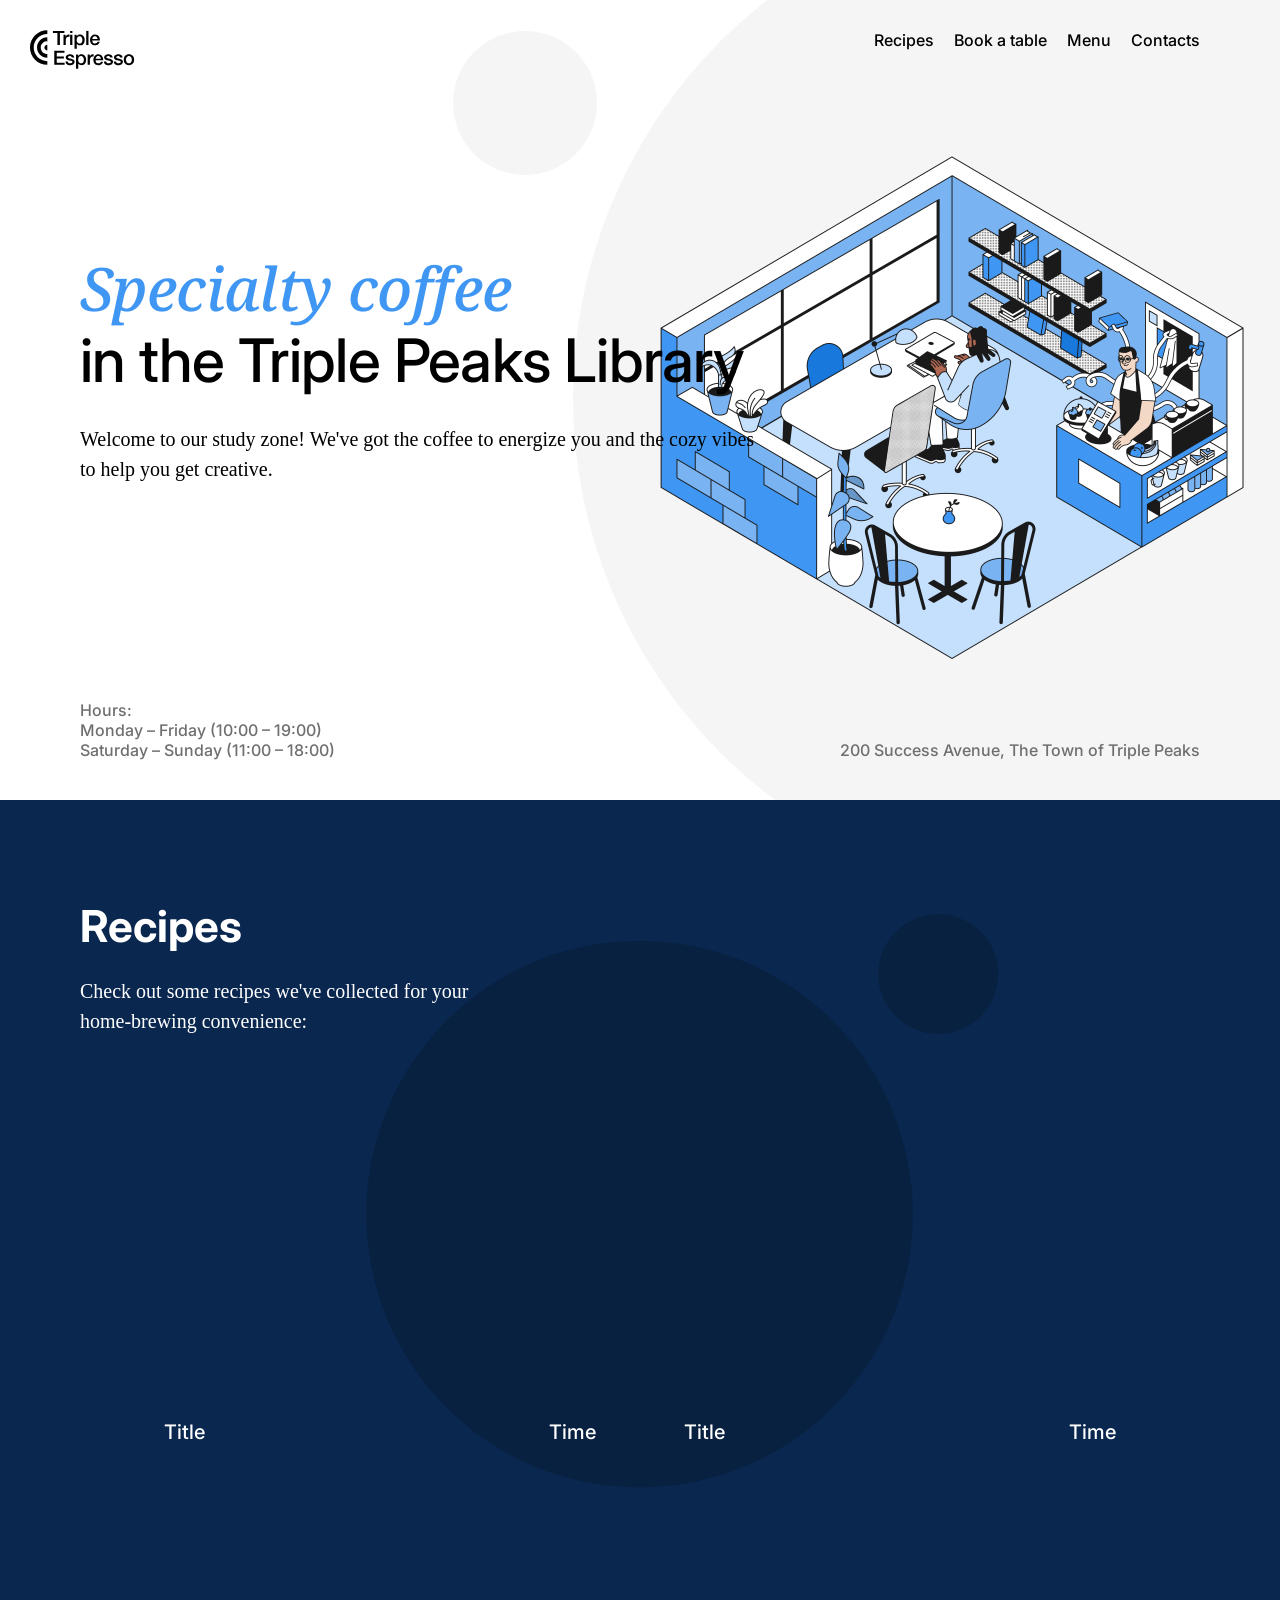
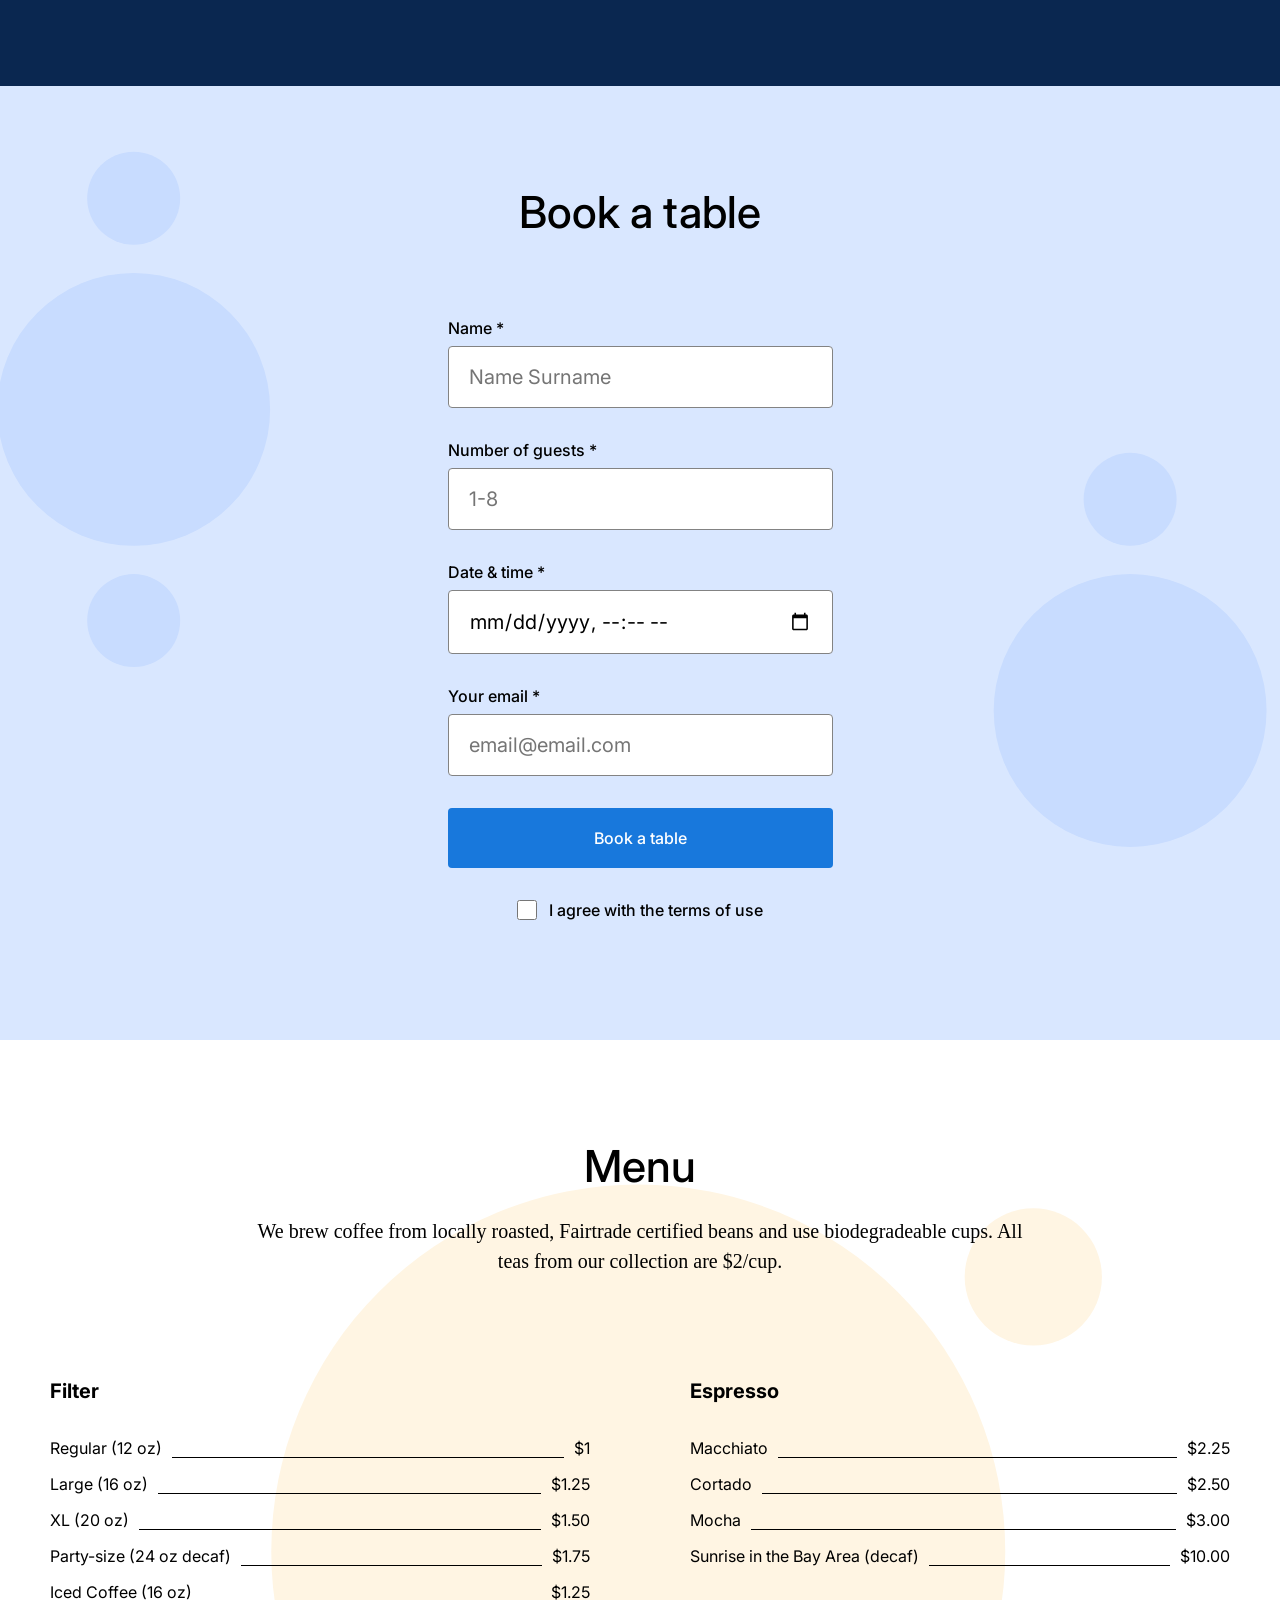
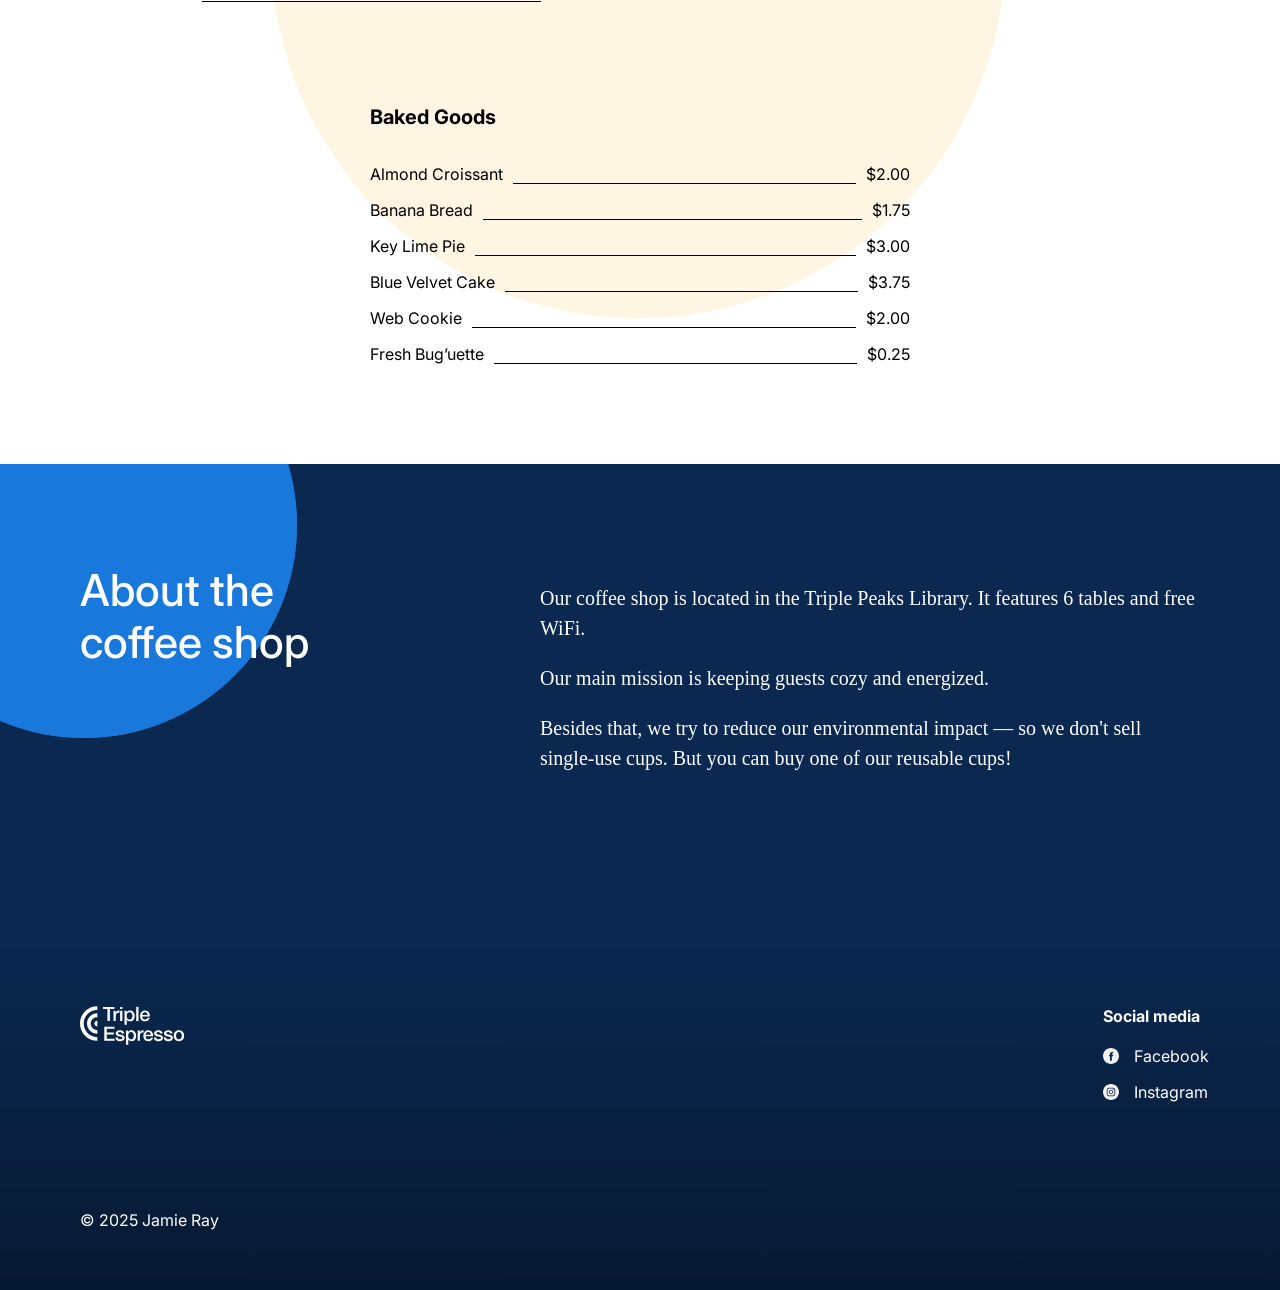
==== commit 10c300b2: "Fix Files 05_07" ====
--- a/index.html
+++ b/index.html
@@ -267,7 +267,7 @@
       <footer id="contacts" class="footer">
         <div class="footer__content">
           <img
-            src="./images/logo_coffeeshop_dark.svg"
+            src="./images/logo_coffeeshop_light.svg"
             alt="Triple Espresso Logo"
             class="footer__logo"
           />
